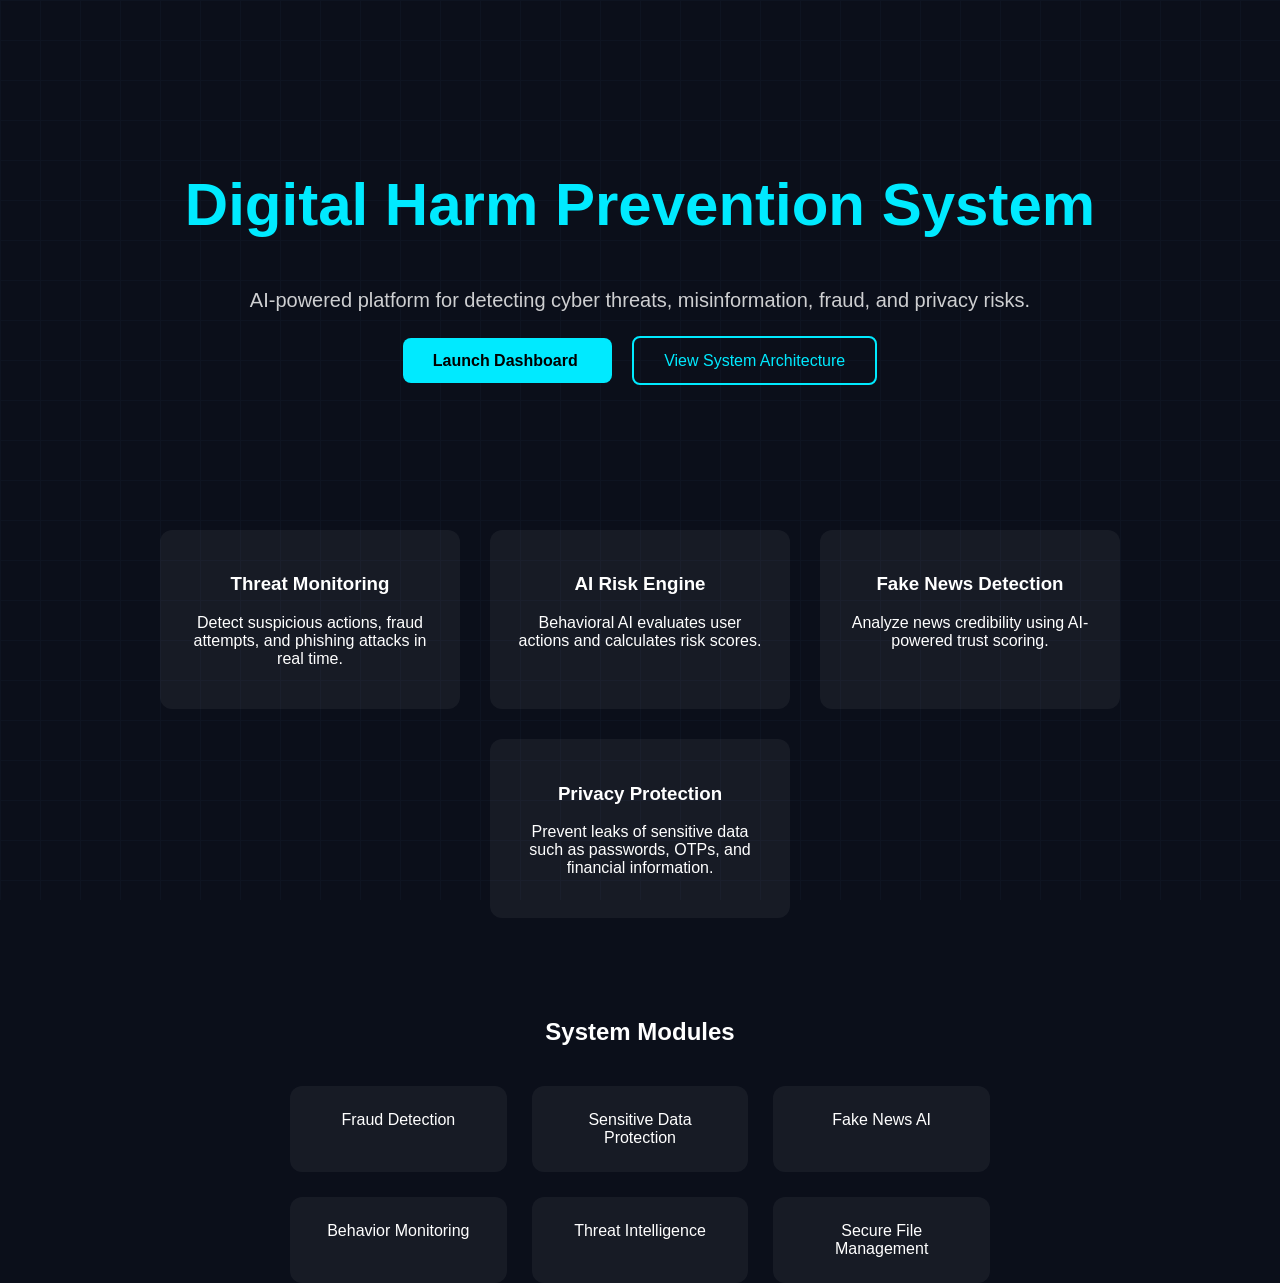
==== frontend/index.html @ 186a5e3a "Added full DHPS project structure" ====
<!DOCTYPE html>
<html lang="en">

<head>

<meta charset="UTF-8">

<meta name="viewport" content="width=device-width, initial-scale=1.0">

<title>Digital Harm Prevention System</title>

<link rel="stylesheet" href="css/styles.css">

</head>

<body>

<div class="grid-bg"></div>

<section class="hero">

<h1 class="title">
Digital Harm Prevention System
</h1>

<p class="subtitle">
AI-powered platform for detecting cyber threats, misinformation, fraud, and privacy risks.
</p>

<div class="hero-buttons">

<a href="dashboard.html" class="btn-primary">
Launch Dashboard
</a>

<a href="architecture.html" class="btn-outline">
View System Architecture
</a>

</div>

</section>


<section class="features">

<div class="feature-card">

<h3>Threat Monitoring</h3>

<p>
Detect suspicious actions, fraud attempts, and phishing attacks in real time.
</p>

</div>

<div class="feature-card">

<h3>AI Risk Engine</h3>

<p>
Behavioral AI evaluates user actions and calculates risk scores.
</p>

</div>

<div class="feature-card">

<h3>Fake News Detection</h3>

<p>
Analyze news credibility using AI-powered trust scoring.
</p>

</div>

<div class="feature-card">

<h3>Privacy Protection</h3>

<p>
Prevent leaks of sensitive data such as passwords, OTPs, and financial information.
</p>

</div>

</section>


<section class="modules">

<h2>System Modules</h2>

<div class="module-grid">

<div class="module-card">Fraud Detection</div>

<div class="module-card">Sensitive Data Protection</div>

<div class="module-card">Fake News AI</div>

<div class="module-card">Behavior Monitoring</div>

<div class="module-card">Threat Intelligence</div>

<div class="module-card">Secure File Management</div>

</div>

</section>

</body>

</html>
---- frontend/css/styles.css ----
body{
margin:0;
font-family:Arial;
background:#0b0f1a;
color:white;
}

.grid-bg{
position:fixed;
width:100%;
height:100%;
background-image:linear-gradient(#1a2333 1px, transparent 1px),
linear-gradient(90deg,#1a2333 1px, transparent 1px);
background-size:40px 40px;
opacity:0.3;
z-index:-1;
}

.hero{
text-align:center;
padding-top:120px;
}

.title{
font-size:48px;
color:#00eaff;
}

.subtitle{
font-size:18px;
margin-top:20px;
opacity:0.8;
}

.buttons{
margin-top:40px;
}

.btn{
padding:12px 24px;
border-radius:8px;
text-decoration:none;
margin:10px;
font-weight:bold;
}

.primary{
background:#00eaff;
color:black;
}

.secondary{
border:1px solid #00eaff;
color:#00eaff;
}

.dashboard-preview{
display:flex;
justify-content:center;
gap:20px;
margin-top:60px;
}

.preview-card{
background:rgba(255,255,255,0.05);
padding:30px;
border-radius:12px;
border:1px solid rgba(255,255,255,0.1);
}

.hero{
text-align:center;
padding:120px 20px 80px;
}

.title{
font-size:60px;
color:#00eaff;
font-weight:bold;
}

.subtitle{
font-size:20px;
margin-top:20px;
opacity:0.8;
}

.hero-buttons{
margin-top:40px;
}

.btn-primary{
background:#00eaff;
color:black;
padding:14px 30px;
border-radius:8px;
text-decoration:none;
font-weight:bold;
margin-right:20px;
}

.btn-outline{
border:2px solid #00eaff;
color:#00eaff;
padding:14px 30px;
border-radius:8px;
text-decoration:none;
}


.features{
display:flex;
justify-content:center;
gap:30px;
margin-top:80px;
flex-wrap:wrap;
}

.feature-card{
width:250px;
padding:25px;
background:rgba(255,255,255,0.05);
border-radius:12px;
text-align:center;
}


.modules{
margin-top:100px;
text-align:center;
}

.module-grid{
display:grid;
grid-template-columns:repeat(3,1fr);
gap:25px;
width:700px;
margin:auto;
margin-top:40px;
}

.module-card{
padding:25px;
background:rgba(255,255,255,0.05);
border-radius:12px;
}
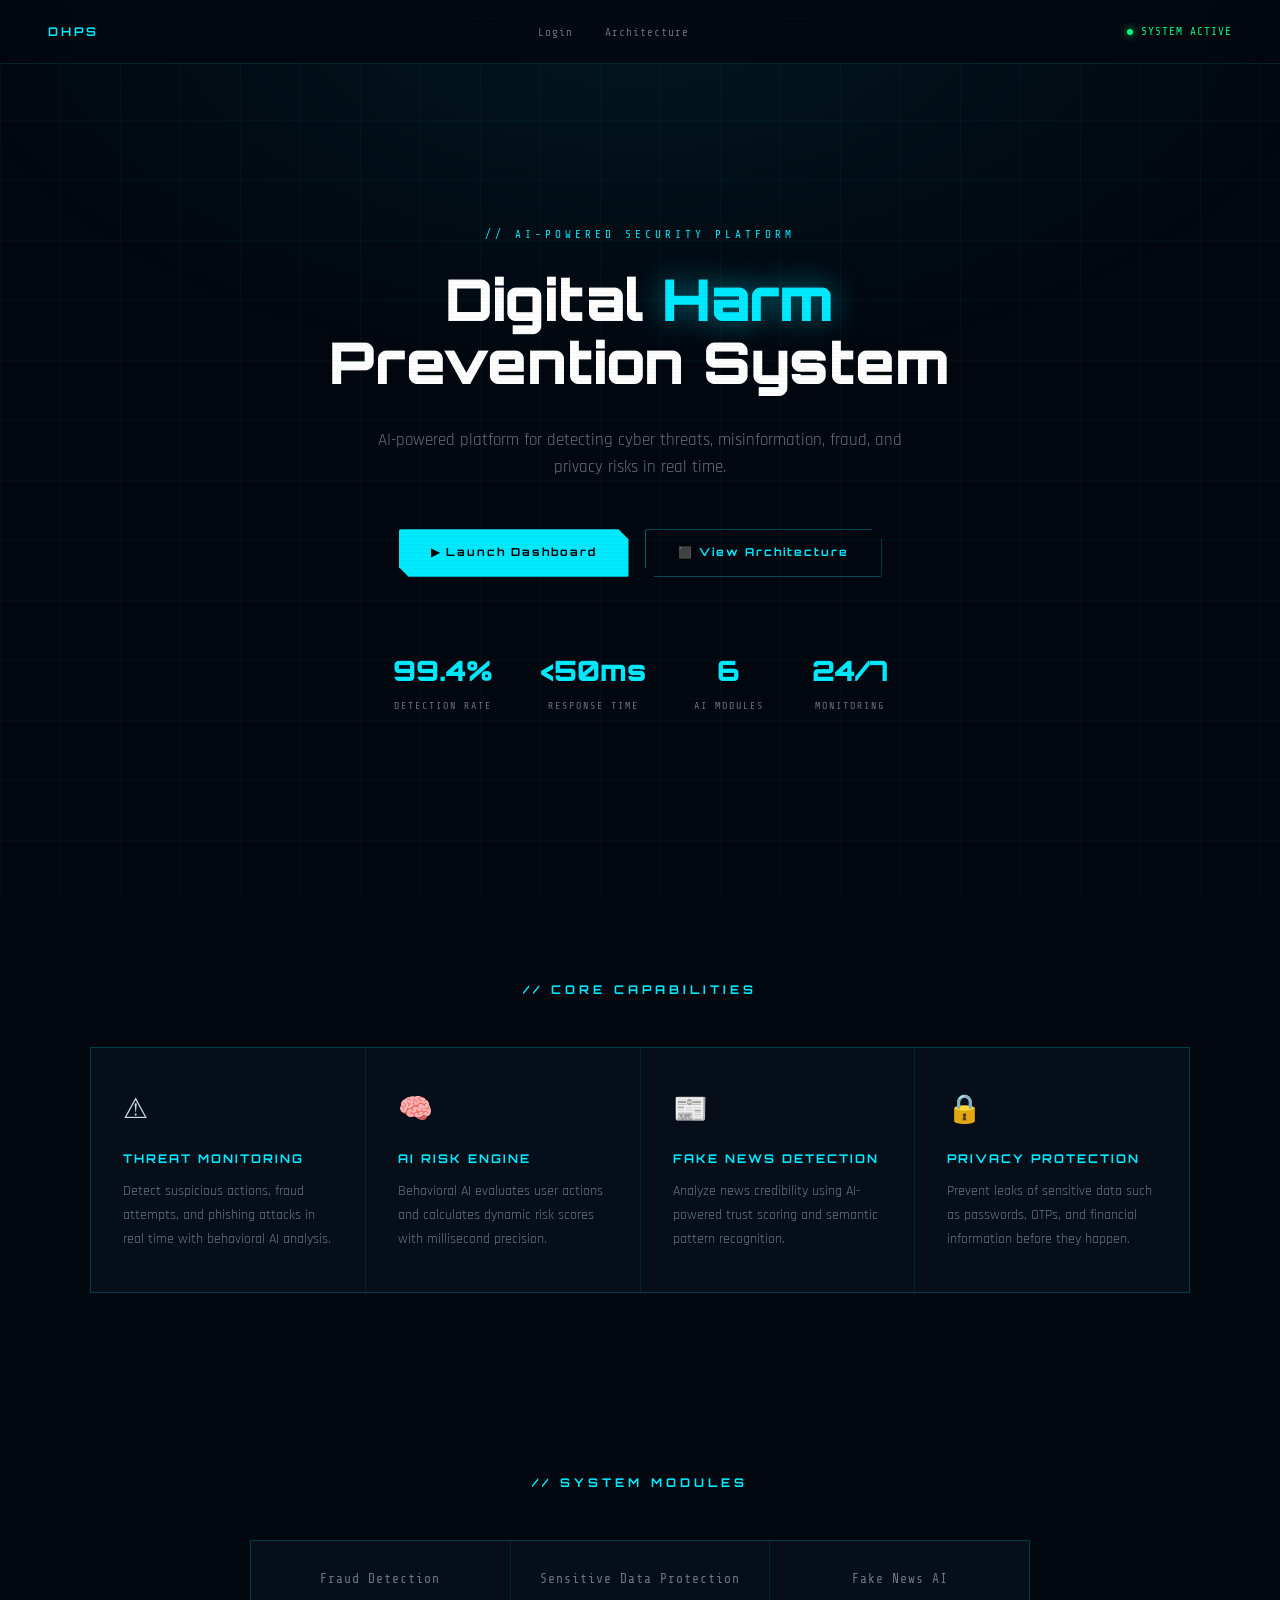
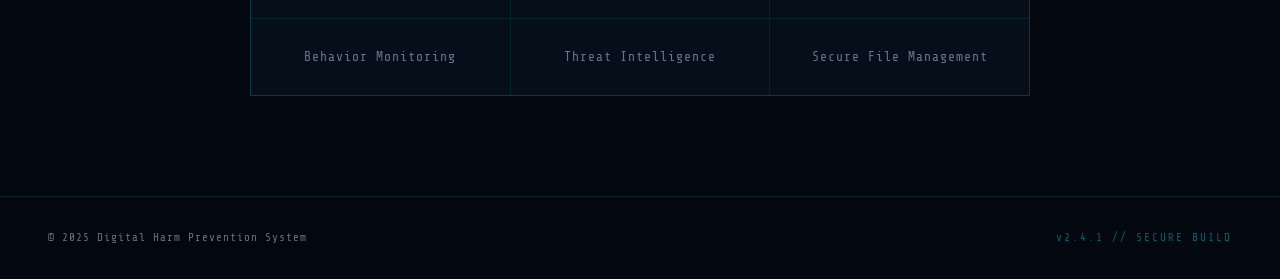
==== commit 08b666ff: "Changes in frontend" ====
--- a/frontend/index.html
+++ b/frontend/index.html
@@ -1,114 +1,112 @@
 <!DOCTYPE html>
 <html lang="en">
-
 <head>
-
-<meta charset="UTF-8">
-
-<meta name="viewport" content="width=device-width, initial-scale=1.0">
-
-<title>Digital Harm Prevention System</title>
-
-<link rel="stylesheet" href="css/styles.css">
-
+  <meta charset="UTF-8">
+  <meta name="viewport" content="width=device-width, initial-scale=1.0">
+  <title>Digital Harm Prevention System</title>
+  <link rel="stylesheet" href="css/styles.css">
 </head>
-
 <body>
 
 <div class="grid-bg"></div>
 
+<!-- NAV -->
+<nav class="nav">
+  <a href="index.html" class="nav-logo">DHPS</a>
+  <ul class="nav-links">
+    <li><a href="login.html">Login</a></li>
+    <li><a href="architecture.html">Architecture</a></li>
+  </ul>
+  <div class="nav-status">
+    <span class="status-dot"></span>
+    SYSTEM ACTIVE
+  </div>
+</nav>
+
+<!-- HERO -->
 <section class="hero">
+  <p class="hero-eyebrow">// AI-POWERED SECURITY PLATFORM</p>
 
-<h1 class="title">
-Digital Harm Prevention System
-</h1>
+  <h1 class="title">
+    Digital <span>Harm</span><br>Prevention System
+  </h1>
 
-<p class="subtitle">
-AI-powered platform for detecting cyber threats, misinformation, fraud, and privacy risks.
-</p>
+  <p class="subtitle">
+    AI-powered platform for detecting cyber threats, misinformation, fraud, and privacy risks in real time.
+  </p>
 
-<div class="hero-buttons">
+  <div class="hero-buttons">
+    <a href="login.html" class="btn-primary">&#x25B6; Launch Dashboard</a>
+    <a href="architecture.html" class="btn-outline">&#x2B1B; View Architecture</a>
+  </div>
 
-<a href="dashboard.html" class="btn-primary">
-Launch Dashboard
-</a>
+  <div class="hero-stats">
+    <div class="hero-stat">
+      <div class="hero-stat-num">99.4%</div>
+      <div class="hero-stat-label">Detection Rate</div>
+    </div>
+    <div class="hero-stat">
+      <div class="hero-stat-num">&lt;50ms</div>
+      <div class="hero-stat-label">Response Time</div>
+    </div>
+    <div class="hero-stat">
+      <div class="hero-stat-num">6</div>
+      <div class="hero-stat-label">AI Modules</div>
+    </div>
+    <div class="hero-stat">
+      <div class="hero-stat-num">24/7</div>
+      <div class="hero-stat-label">Monitoring</div>
+    </div>
+  </div>
+</section>
 
-<a href="architecture.html" class="btn-outline">
-View System Architecture
-</a>
-
+<!-- FEATURES -->
+<div class="features-section">
+  <div class="features-header">
+    <h2>// Core Capabilities</h2>
+  </div>
+  <div class="features">
+    <div class="feature-card">
+      <span class="feature-icon">&#x26A0;</span>
+      <h3>Threat Monitoring</h3>
+      <p>Detect suspicious actions, fraud attempts, and phishing attacks in real time with behavioral AI analysis.</p>
+    </div>
+    <div class="feature-card">
+      <span class="feature-icon">&#x1F9E0;</span>
+      <h3>AI Risk Engine</h3>
+      <p>Behavioral AI evaluates user actions and calculates dynamic risk scores with millisecond precision.</p>
+    </div>
+    <div class="feature-card">
+      <span class="feature-icon">&#x1F4F0;</span>
+      <h3>Fake News Detection</h3>
+      <p>Analyze news credibility using AI-powered trust scoring and semantic pattern recognition.</p>
+    </div>
+    <div class="feature-card">
+      <span class="feature-icon">&#x1F512;</span>
+      <h3>Privacy Protection</h3>
+      <p>Prevent leaks of sensitive data such as passwords, OTPs, and financial information before they happen.</p>
+    </div>
+  </div>
 </div>
 
+<!-- MODULES -->
+<section class="modules">
+  <h2>// System Modules</h2>
+  <div class="module-grid">
+    <div class="module-card">Fraud Detection</div>
+    <div class="module-card">Sensitive Data Protection</div>
+    <div class="module-card">Fake News AI</div>
+    <div class="module-card">Behavior Monitoring</div>
+    <div class="module-card">Threat Intelligence</div>
+    <div class="module-card">Secure File Management</div>
+  </div>
 </section>
 
-
-<section class="features">
-
-<div class="feature-card">
-
-<h3>Threat Monitoring</h3>
-
-<p>
-Detect suspicious actions, fraud attempts, and phishing attacks in real time.
-</p>
-
-</div>
-
-<div class="feature-card">
-
-<h3>AI Risk Engine</h3>
-
-<p>
-Behavioral AI evaluates user actions and calculates risk scores.
-</p>
-
-</div>
-
-<div class="feature-card">
-
-<h3>Fake News Detection</h3>
-
-<p>
-Analyze news credibility using AI-powered trust scoring.
-</p>
-
-</div>
-
-<div class="feature-card">
-
-<h3>Privacy Protection</h3>
-
-<p>
-Prevent leaks of sensitive data such as passwords, OTPs, and financial information.
-</p>
-
-</div>
-
-</section>
-
-
-<section class="modules">
-
-<h2>System Modules</h2>
-
-<div class="module-grid">
-
-<div class="module-card">Fraud Detection</div>
-
-<div class="module-card">Sensitive Data Protection</div>
-
-<div class="module-card">Fake News AI</div>
-
-<div class="module-card">Behavior Monitoring</div>
-
-<div class="module-card">Threat Intelligence</div>
-
-<div class="module-card">Secure File Management</div>
-
-</div>
-
-</section>
+<!-- FOOTER -->
+<footer class="footer">
+  <span class="footer-copy">&copy; 2025 Digital Harm Prevention System</span>
+  <span class="footer-ver">v2.4.1 // SECURE BUILD</span>
+</footer>
 
 </body>
-
-</html>+</html>
--- a/frontend/css/styles.css
+++ b/frontend/css/styles.css
@@ -1,146 +1,183 @@
-body{
-margin:0;
-font-family:Arial;
-background:#0b0f1a;
-color:white;
+@import url('https://fonts.googleapis.com/css2?family=Share+Tech+Mono&family=Rajdhani:wght@300;400;500;600;700&family=Orbitron:wght@400;700;900&display=swap');
+
+:root {
+  --bg: #030810;
+  --bg2: #060e1a;
+  --surface: rgba(0, 234, 255, 0.04);
+  --surface2: rgba(0, 234, 255, 0.08);
+  --border: rgba(0, 234, 255, 0.12);
+  --border-bright: rgba(0, 234, 255, 0.4);
+  --cyan: #00eaff;
+  --cyan-dim: rgba(0, 234, 255, 0.6);
+  --cyan-glow: rgba(0, 234, 255, 0.2);
+  --red: #ff3b5c;
+  --green: #00ff88;
+  --orange: #ffb800;
+  --text: #c8dff0;
+  --text-dim: rgba(200, 223, 240, 0.5);
+  --font-display: 'Orbitron', monospace;
+  --font-ui: 'Rajdhani', sans-serif;
+  --font-mono: 'Share Tech Mono', monospace;
 }
 
-.grid-bg{
-position:fixed;
-width:100%;
-height:100%;
-background-image:linear-gradient(#1a2333 1px, transparent 1px),
-linear-gradient(90deg,#1a2333 1px, transparent 1px);
-background-size:40px 40px;
-opacity:0.3;
-z-index:-1;
+*, *::before, *::after { box-sizing: border-box; margin: 0; padding: 0; }
+html { scroll-behavior: smooth; }
+
+body {
+  background: var(--bg);
+  color: var(--text);
+  font-family: var(--font-ui);
+  font-size: 16px;
+  line-height: 1.6;
+  overflow-x: hidden;
+  min-height: 100vh;
 }
 
-.hero{
-text-align:center;
-padding-top:120px;
+body::before {
+  content: '';
+  position: fixed;
+  inset: 0;
+  background: repeating-linear-gradient(0deg, transparent, transparent 2px, rgba(0,0,0,0.025) 2px, rgba(0,0,0,0.025) 4px);
+  pointer-events: none;
+  z-index: 9999;
 }
 
-.title{
-font-size:48px;
-color:#00eaff;
+.grid-bg {
+  position: fixed;
+  inset: 0;
+  background-image: linear-gradient(rgba(0,234,255,0.04) 1px, transparent 1px), linear-gradient(90deg, rgba(0,234,255,0.04) 1px, transparent 1px);
+  background-size: 60px 60px;
+  z-index: 0;
+  pointer-events: none;
 }
 
-.subtitle{
-font-size:18px;
-margin-top:20px;
-opacity:0.8;
+.grid-bg::after {
+  content: '';
+  position: absolute;
+  inset: 0;
+  background: radial-gradient(ellipse 80% 60% at 50% 0%, rgba(0,234,255,0.07), transparent 70%);
 }
 
-.buttons{
-margin-top:40px;
+/* NAV */
+.nav {
+  position: fixed;
+  top: 0; left: 0; right: 0;
+  z-index: 100;
+  display: flex;
+  align-items: center;
+  justify-content: space-between;
+  padding: 0 48px;
+  height: 64px;
+  background: rgba(3,8,16,0.9);
+  backdrop-filter: blur(16px);
+  border-bottom: 1px solid var(--border);
 }
 
-.btn{
-padding:12px 24px;
-border-radius:8px;
-text-decoration:none;
-margin:10px;
-font-weight:bold;
+.nav-logo {
+  font-family: var(--font-display);
+  font-size: 12px;
+  font-weight: 700;
+  color: var(--cyan);
+  letter-spacing: 3px;
+  text-decoration: none;
 }
 
-.primary{
-background:#00eaff;
-color:black;
+.nav-links { display: flex; gap: 32px; list-style: none; }
+.nav-links a { font-family: var(--font-mono); font-size: 11px; color: var(--text-dim); text-decoration: none; letter-spacing: 1px; transition: color 0.2s; }
+.nav-links a:hover { color: var(--cyan); }
+
+.nav-status { display: flex; align-items: center; gap: 8px; font-family: var(--font-mono); font-size: 11px; color: var(--green); letter-spacing: 1px; }
+.status-dot { width: 6px; height: 6px; border-radius: 50%; background: var(--green); box-shadow: 0 0 8px var(--green); animation: pulse-dot 2s ease-in-out infinite; }
+
+@keyframes pulse-dot { 0%,100%{opacity:1;transform:scale(1)} 50%{opacity:0.5;transform:scale(0.8)} }
+
+/* HERO */
+.hero {
+  position: relative; z-index: 1;
+  min-height: 100vh;
+  display: flex; flex-direction: column; align-items: center; justify-content: center;
+  text-align: center;
+  padding: 120px 24px 80px;
 }
 
-.secondary{
-border:1px solid #00eaff;
-color:#00eaff;
+.hero-eyebrow { font-family: var(--font-mono); font-size: 11px; color: var(--cyan); letter-spacing: 4px; text-transform: uppercase; margin-bottom: 24px; opacity: 0; animation: fade-up 0.8s 0.3s forwards; }
+
+.title { font-family: var(--font-display); font-size: clamp(28px, 4.5vw, 60px); font-weight: 900; color: #fff; line-height: 1.1; margin-bottom: 8px; opacity: 0; animation: fade-up 0.8s 0.5s forwards; }
+.title span { color: var(--cyan); text-shadow: 0 0 30px rgba(0,234,255,0.5); }
+
+.subtitle { font-size: 17px; color: var(--text-dim); max-width: 560px; margin: 24px auto 0; font-weight: 400; opacity: 0; animation: fade-up 0.8s 0.7s forwards; }
+
+.hero-buttons { display: flex; gap: 16px; margin-top: 48px; justify-content: center; flex-wrap: wrap; opacity: 0; animation: fade-up 0.8s 0.9s forwards; }
+
+.hero-stats { display: flex; gap: 48px; margin-top: 72px; opacity: 0; animation: fade-up 0.8s 1.1s forwards; }
+.hero-stat { text-align: center; }
+.hero-stat-num { font-family: var(--font-display); font-size: 28px; font-weight: 900; color: var(--cyan); }
+.hero-stat-label { font-family: var(--font-mono); font-size: 10px; color: var(--text-dim); letter-spacing: 2px; margin-top: 4px; text-transform: uppercase; }
+
+@keyframes fade-up { from{opacity:0;transform:translateY(20px)} to{opacity:1;transform:translateY(0)} }
+
+/* BUTTONS */
+.btn-primary {
+  display: inline-flex; align-items: center; gap: 8px;
+  padding: 14px 32px;
+  background: var(--cyan); color: #000;
+  font-family: var(--font-display); font-size: 11px; font-weight: 700; letter-spacing: 2px;
+  text-decoration: none; border-radius: 2px;
+  clip-path: polygon(0 0, calc(100% - 10px) 0, 100% 10px, 100% 100%, 10px 100%, 0 calc(100% - 10px));
+  transition: all 0.2s;
+}
+.btn-primary:hover { background: #fff; box-shadow: 0 0 30px rgba(0,234,255,0.5); transform: translateY(-2px); }
+
+.btn-outline {
+  display: inline-flex; align-items: center; gap: 8px;
+  padding: 14px 32px;
+  background: transparent; color: var(--cyan);
+  font-family: var(--font-display); font-size: 11px; font-weight: 700; letter-spacing: 2px;
+  text-decoration: none; border: 1px solid var(--border-bright); border-radius: 2px;
+  clip-path: polygon(0 0, calc(100% - 10px) 0, 100% 10px, 100% 100%, 10px 100%, 0 calc(100% - 10px));
+  transition: all 0.2s;
+}
+.btn-outline:hover { background: var(--surface2); border-color: var(--cyan); box-shadow: 0 0 20px rgba(0,234,255,0.2); transform: translateY(-2px); }
+
+/* FEATURES */
+.features-section { position: relative; z-index: 1; padding: 0 24px 100px; }
+.features-header { text-align: center; padding: 80px 0 48px; }
+.features-header h2 { font-family: var(--font-display); font-size: 12px; font-weight: 700; color: var(--cyan); letter-spacing: 4px; text-transform: uppercase; }
+
+.features {
+  display: grid;
+  grid-template-columns: repeat(auto-fit, minmax(260px, 1fr));
+  gap: 1px;
+  max-width: 1100px;
+  margin: 0 auto;
+  background: var(--border);
+  border: 1px solid var(--border);
 }
 
-.dashboard-preview{
-display:flex;
-justify-content:center;
-gap:20px;
-margin-top:60px;
+.feature-card { background: var(--bg2); padding: 40px 32px; position: relative; overflow: hidden; transition: background 0.3s; }
+.feature-card:hover { background: var(--surface); }
+.feature-card::before { content: ''; position: absolute; top: 0; left: 0; right: 0; height: 2px; background: linear-gradient(90deg, transparent, var(--cyan), transparent); transform: translateX(-100%); transition: transform 0.5s; }
+.feature-card:hover::before { transform: translateX(0); }
+.feature-icon { font-size: 28px; margin-bottom: 16px; display: block; }
+.feature-card h3 { font-family: var(--font-display); font-size: 12px; font-weight: 700; color: var(--cyan); letter-spacing: 2px; margin-bottom: 12px; text-transform: uppercase; }
+.feature-card p { font-size: 14px; color: var(--text-dim); line-height: 1.7; }
+
+/* MODULES */
+.modules { position: relative; z-index: 1; padding: 80px 24px 100px; text-align: center; }
+.modules h2 { font-family: var(--font-display); font-size: 12px; font-weight: 700; color: var(--cyan); letter-spacing: 4px; text-transform: uppercase; margin-bottom: 48px; }
+.module-grid { display: grid; grid-template-columns: repeat(3, 1fr); gap: 1px; max-width: 780px; margin: 0 auto; background: var(--border); border: 1px solid var(--border); }
+.module-card { padding: 28px 20px; background: var(--bg2); font-family: var(--font-mono); font-size: 13px; color: var(--text-dim); letter-spacing: 1px; transition: all 0.2s; cursor: default; }
+.module-card:hover { background: var(--surface); color: var(--cyan); }
+
+/* FOOTER */
+.footer { position: relative; z-index: 1; border-top: 1px solid var(--border); padding: 32px 48px; display: flex; align-items: center; justify-content: space-between; }
+.footer-copy { font-family: var(--font-mono); font-size: 11px; color: var(--text-dim); letter-spacing: 1px; }
+.footer-ver { font-family: var(--font-mono); font-size: 11px; color: var(--border-bright); letter-spacing: 2px; }
+
+@media (max-width: 768px) {
+  .nav { padding: 0 20px; }
+  .nav-links, .nav-status { display: none; }
+  .hero-stats { gap: 24px; flex-wrap: wrap; justify-content: center; }
+  .module-grid { grid-template-columns: repeat(2, 1fr); }
+  .footer { flex-direction: column; gap: 12px; text-align: center; }
 }
-
-.preview-card{
-background:rgba(255,255,255,0.05);
-padding:30px;
-border-radius:12px;
-border:1px solid rgba(255,255,255,0.1);
-}
-
-.hero{
-text-align:center;
-padding:120px 20px 80px;
-}
-
-.title{
-font-size:60px;
-color:#00eaff;
-font-weight:bold;
-}
-
-.subtitle{
-font-size:20px;
-margin-top:20px;
-opacity:0.8;
-}
-
-.hero-buttons{
-margin-top:40px;
-}
-
-.btn-primary{
-background:#00eaff;
-color:black;
-padding:14px 30px;
-border-radius:8px;
-text-decoration:none;
-font-weight:bold;
-margin-right:20px;
-}
-
-.btn-outline{
-border:2px solid #00eaff;
-color:#00eaff;
-padding:14px 30px;
-border-radius:8px;
-text-decoration:none;
-}
-
-
-.features{
-display:flex;
-justify-content:center;
-gap:30px;
-margin-top:80px;
-flex-wrap:wrap;
-}
-
-.feature-card{
-width:250px;
-padding:25px;
-background:rgba(255,255,255,0.05);
-border-radius:12px;
-text-align:center;
-}
-
-
-.modules{
-margin-top:100px;
-text-align:center;
-}
-
-.module-grid{
-display:grid;
-grid-template-columns:repeat(3,1fr);
-gap:25px;
-width:700px;
-margin:auto;
-margin-top:40px;
-}
-
-.module-card{
-padding:25px;
-background:rgba(255,255,255,0.05);
-border-radius:12px;
-}
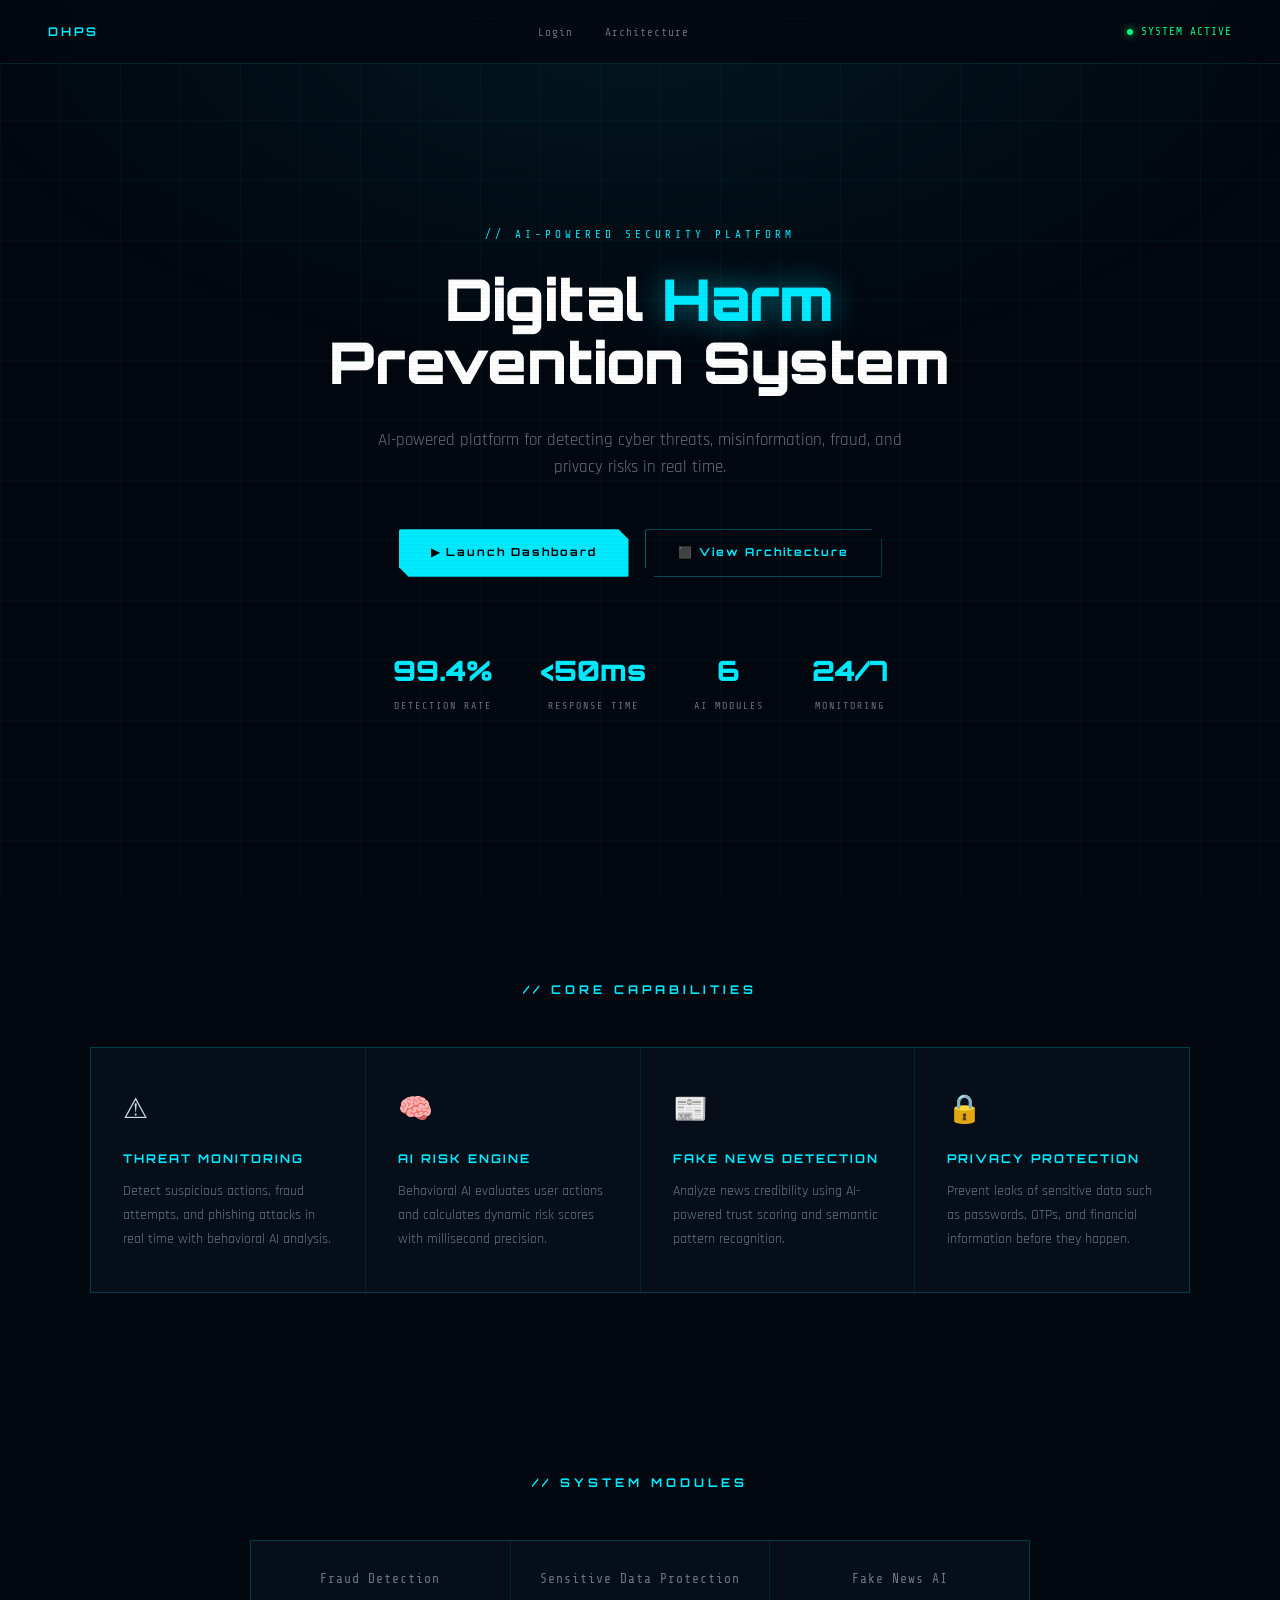
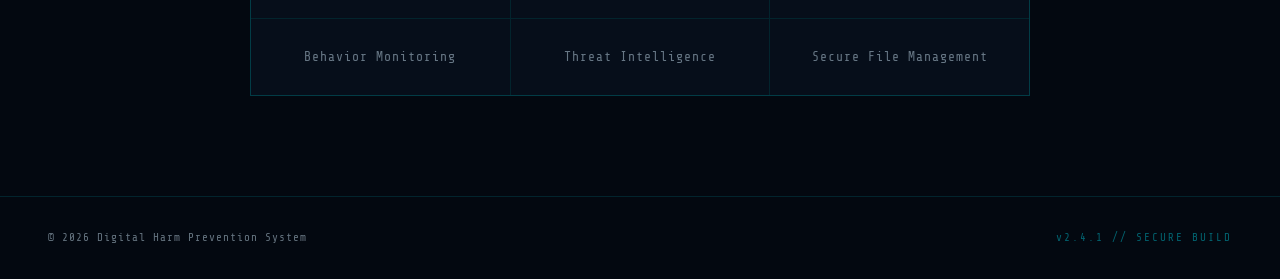
==== commit 9e3d0424: "Initial commit" ====
--- a/frontend/index.html
+++ b/frontend/index.html
@@ -104,7 +104,7 @@
 
 <!-- FOOTER -->
 <footer class="footer">
-  <span class="footer-copy">&copy; 2025 Digital Harm Prevention System</span>
+  <span class="footer-copy">&copy; 2026 Digital Harm Prevention System</span>
   <span class="footer-ver">v2.4.1 // SECURE BUILD</span>
 </footer>
 
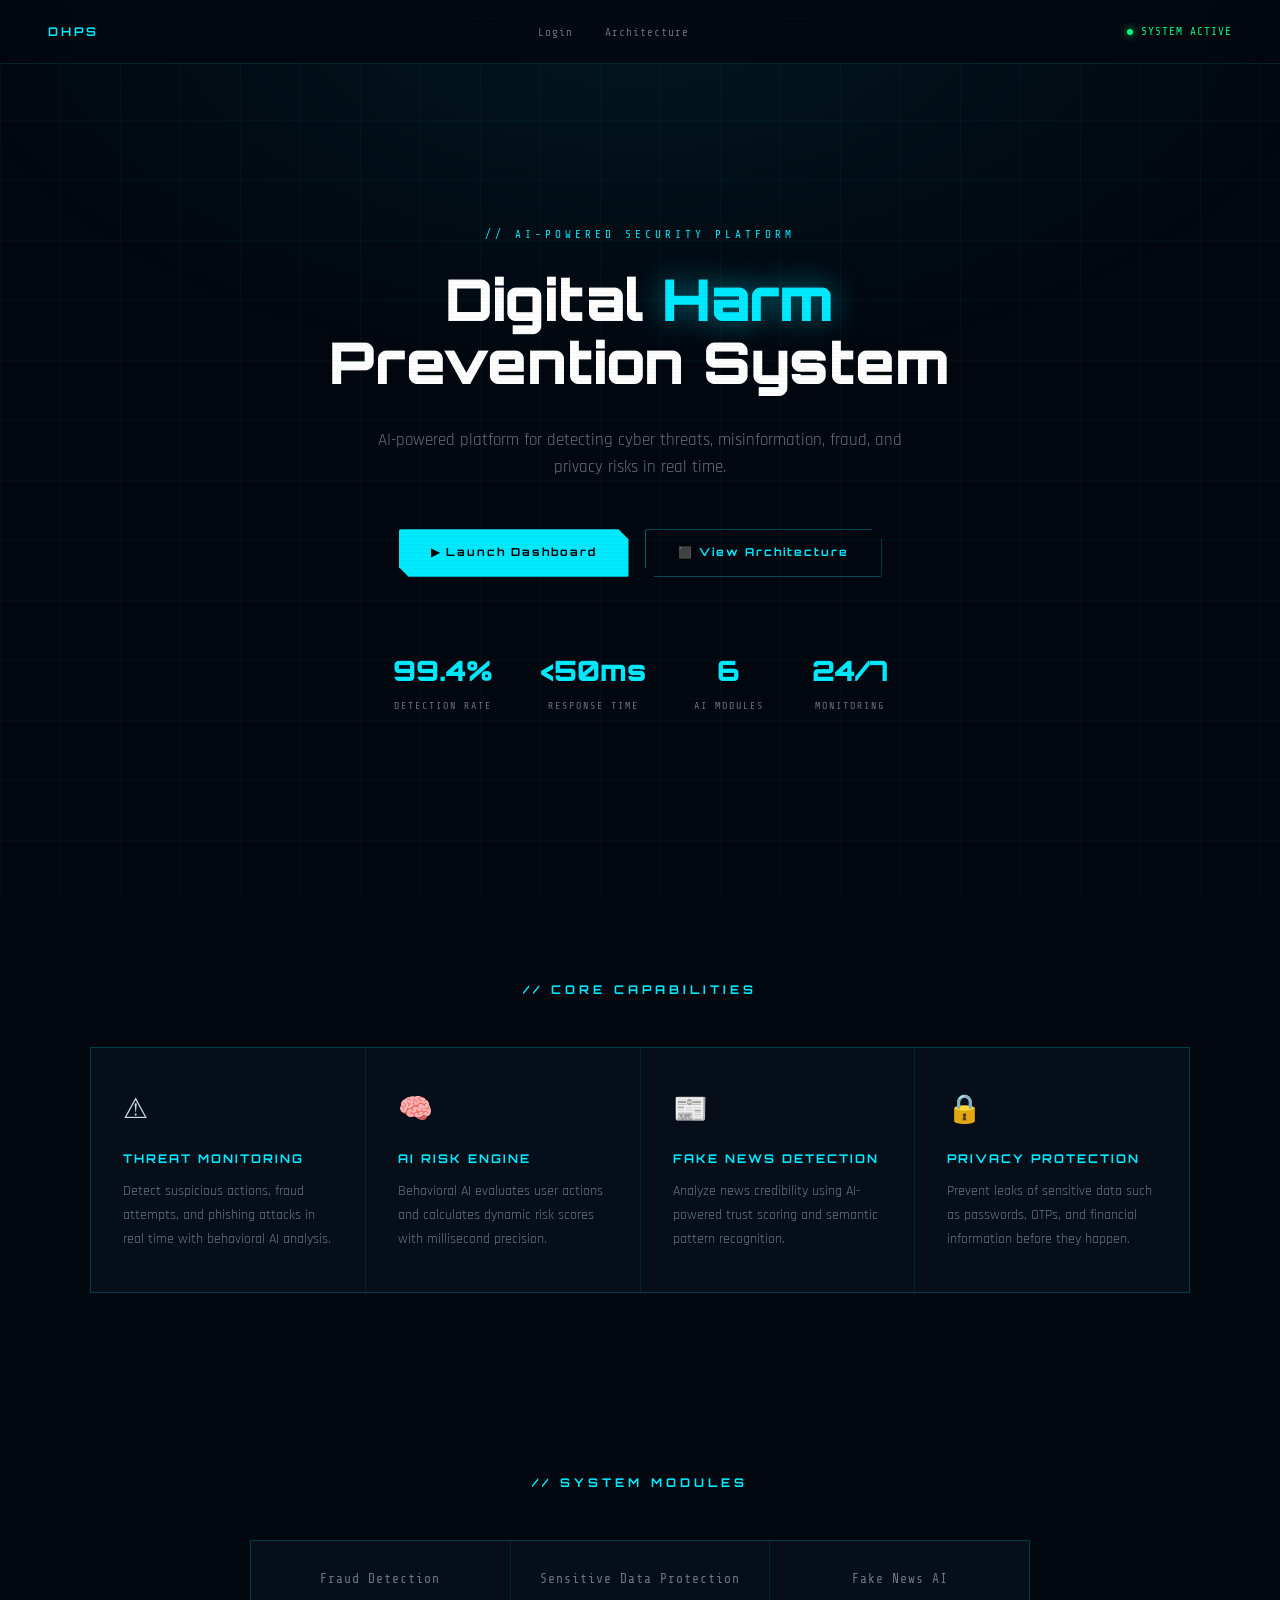
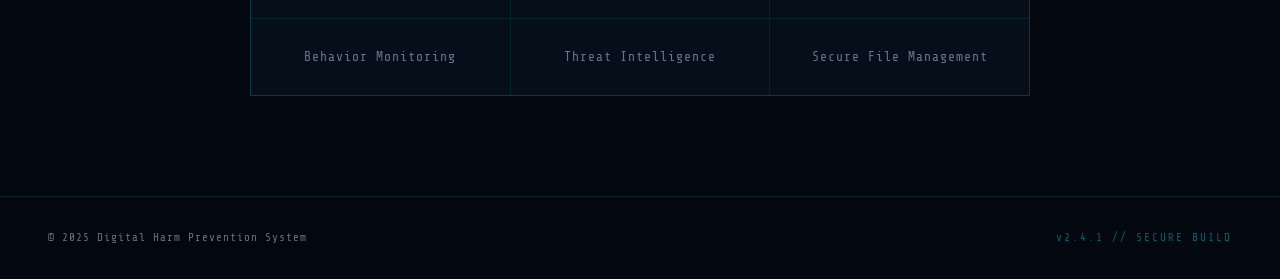
==== commit 6f61efca: "frontend and backend changes" ====
--- a/frontend/index.html
+++ b/frontend/index.html
@@ -104,7 +104,7 @@
 
 <!-- FOOTER -->
 <footer class="footer">
-  <span class="footer-copy">&copy; 2026 Digital Harm Prevention System</span>
+  <span class="footer-copy">&copy; 2025 Digital Harm Prevention System</span>
   <span class="footer-ver">v2.4.1 // SECURE BUILD</span>
 </footer>
 
